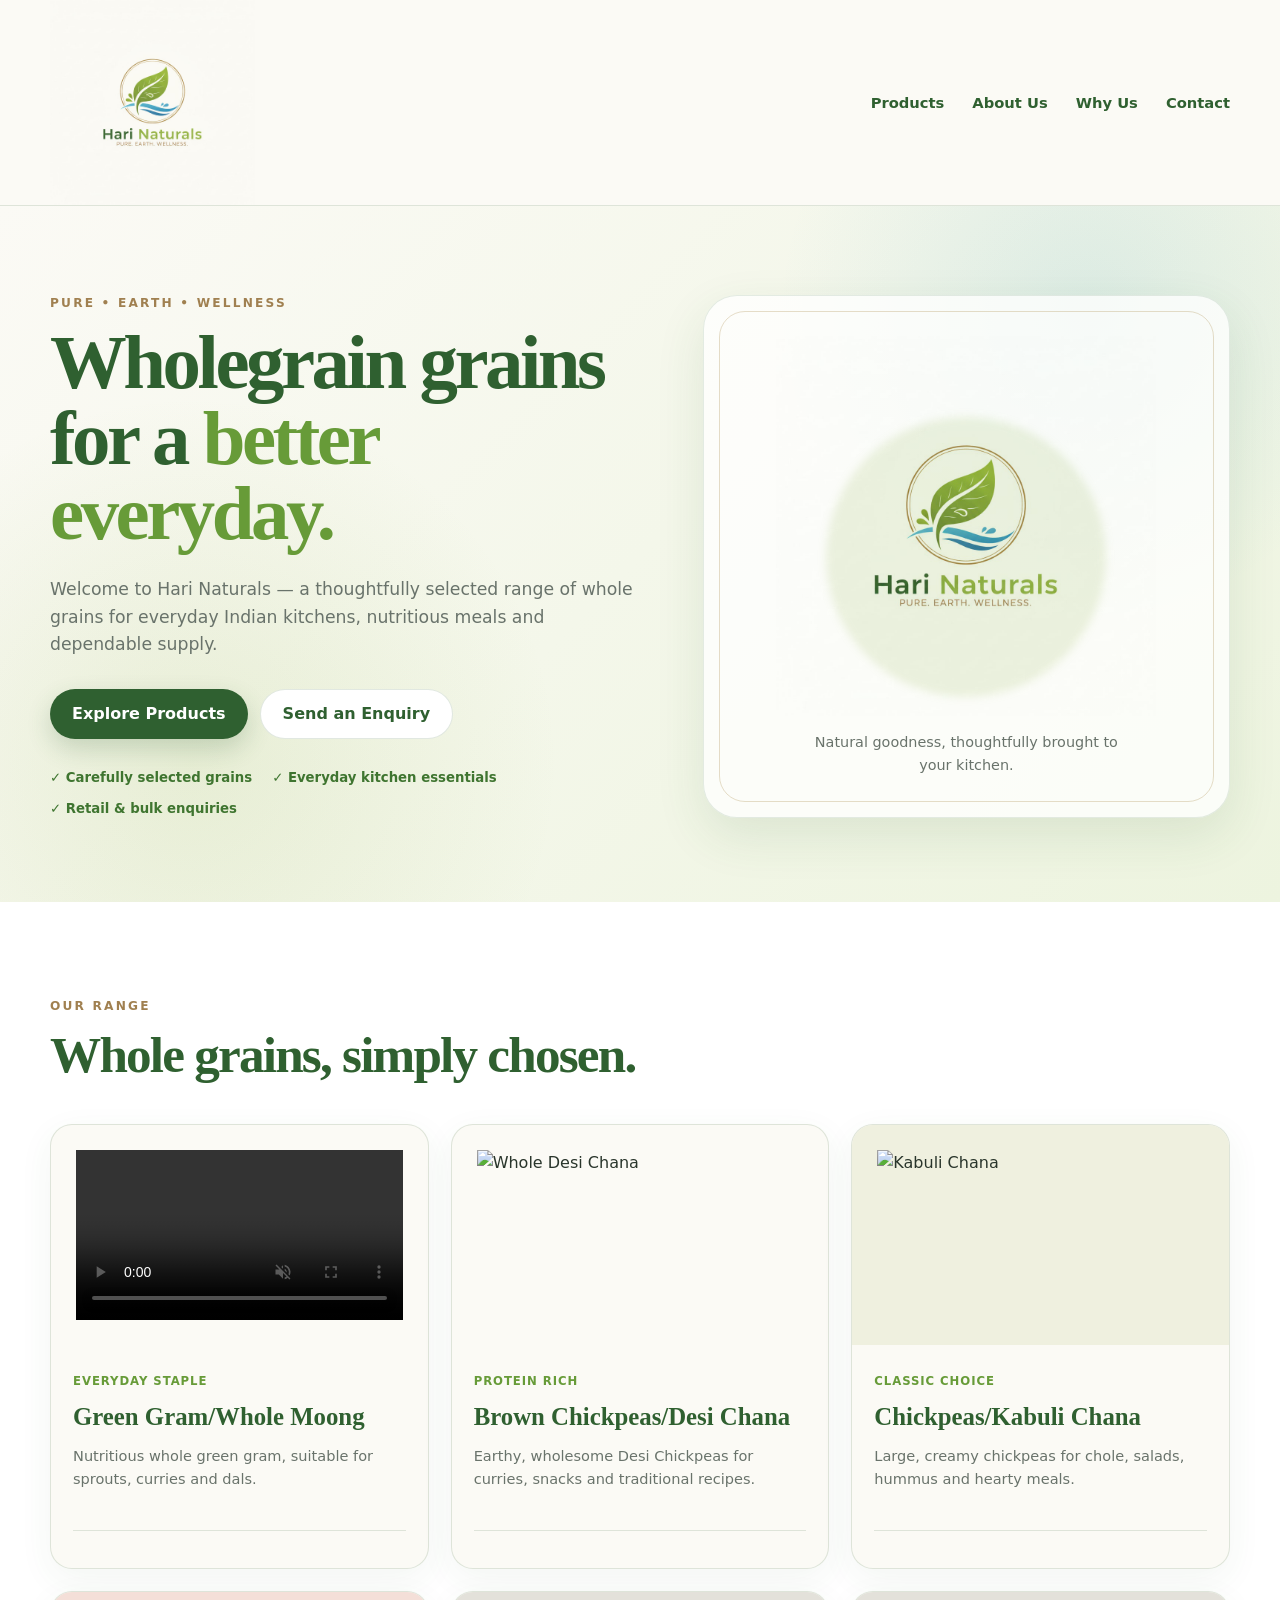
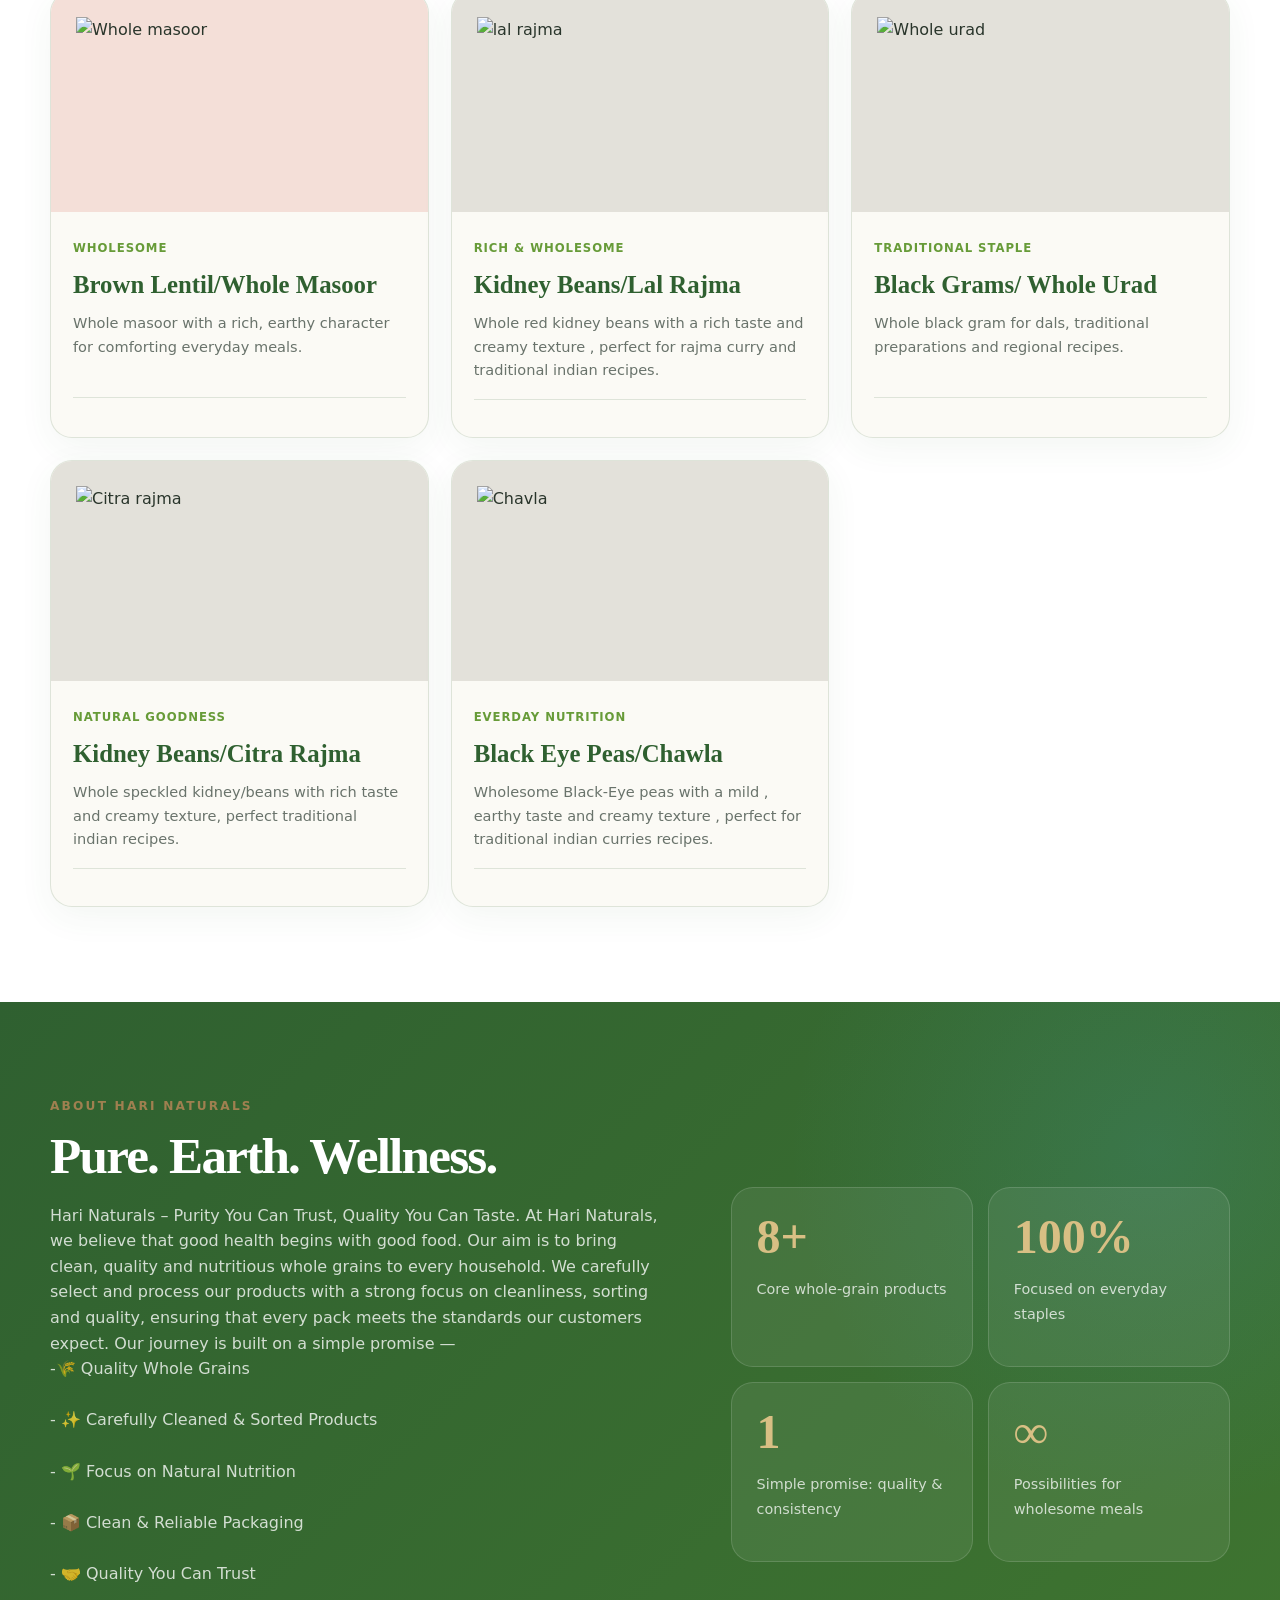
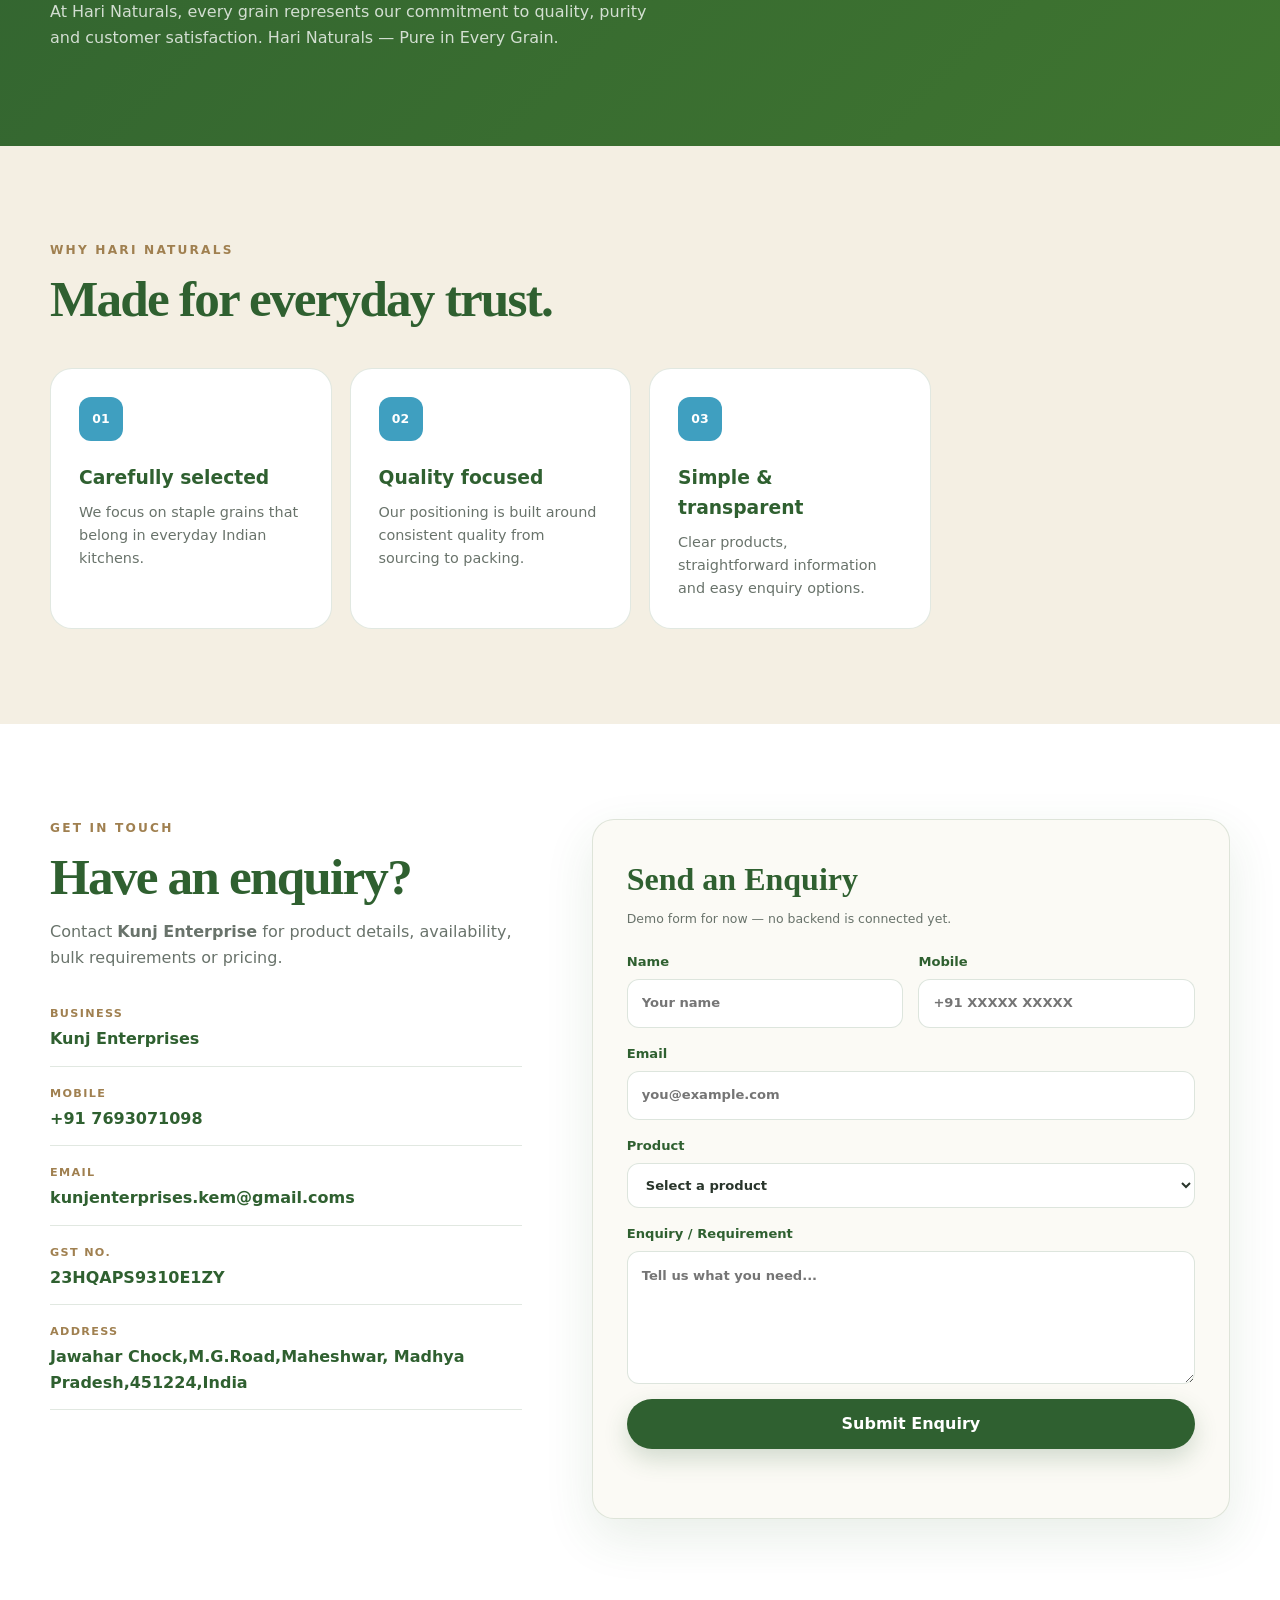
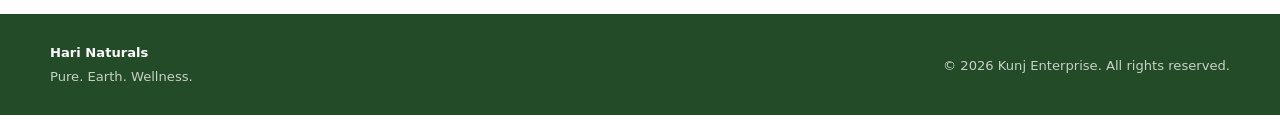
==== index.html @ 6edd1bc4 "Initial commit" ====
<!DOCTYPE html>
<html lang="en">

<head>
  <meta charset="UTF-8">
  <meta name="viewport" content="width=device-width, initial-scale=1.0">

  <title>Hari Naturals | Pure. Earth. Wellness.</title>
  <meta name="description"
    content="Hari Naturals - wholesome whole grains including whole moong, desi chana, kabuli chana, whole masoor and whole urad.">
  <meta name="keywords"
    content="Hari Naturals, whole grains, whole moong, desi chana, kabuli chana, whole masoor, whole urad">

  <link rel="stylesheet" href="style.css">
</head>

<body>

  <!-- ==================== HEADER ==================== -->
  <header class="site-header" id="top">
    <div class="container nav-wrap">
      <a class="brand" href="#top" aria-label="Hari Naturals home">
        <img src="assets/hari-naturals-logo.jpeg" alt="Hari Naturals logo">
      </a>

      <nav class="main-nav" aria-label="Main navigation">
        <a href="#products">Products</a>
        <a href="#about">About Us</a>
        <a href="#why-us">Why Us</a>
        <a href="#contact">Contact</a>
      </nav>
    </div>
  </header>

  <!-- ==================== HERO ==================== -->
  <main>
    <section class="hero">
      <div class="container hero-grid">
        <div class="hero-copy">
          <p class="eyebrow">PURE • EARTH • WELLNESS</p>
          <h1>Wholegrain grains for a <span>better everyday.</span></h1>
          <p class="hero-text">
            Welcome to Hari Naturals — a thoughtfully selected range of whole grains
            for everyday Indian kitchens, nutritious meals and dependable supply.
          </p>

          <div class="hero-actions">
            <a class="btn btn-primary" href="#products">Explore Products</a>
            <a class="btn btn-secondary" href="#contact">Send an Enquiry</a>
          </div>

          <div class="hero-points">
            <span>✓ Carefully selected grains</span>
            <span>✓ Everyday kitchen essentials</span>
            <span>✓ Retail & bulk enquiries</span>
          </div>
        </div>

        <div class="hero-logo-card">
          <div class="leaf-glow"></div>
          <img src="assets/hari-naturals-logo.jpeg" alt="Hari Naturals - Pure. Earth. Wellness.">
          <p>Natural goodness, thoughtfully brought to your kitchen.</p>
        </div>
      </div>
    </section>

    <!-- ==================== PRODUCTS ==================== -->
    <section class="section products-section" id="products">
      <div class="container">
        <div class="section-heading">
          <p class="eyebrow">OUR RANGE</p>
          <h2>Whole grains, simply chosen.</h2>
          <p></p>
        </div>

        <div class="product-grid">

          <article class="product-card">
            <div class="product-image product-Moong">
              <!-- <img src="assets/whole-Moong.jpeg" alt="green gram/Moong Beans"> -->
              <video width="400" autoplay muted loop controls playsinline>
                <source src="assets/sample.mp4" type="video/mp4">
              </video>
            </div>
            <div class="product-content">
              <span class="product-tag">Everyday staple</span>
              <h3>Green Gram/Whole Moong</h3>
              <p>Nutritious whole green gram, suitable for sprouts, curries and dals.</p>
              <div class="product-bottom">
                <strong><small></small></strong>
                <span></span>
              </div>
            </div>
          </article>

          <article class="product-card">
            <div class="product-image product-Desi-chana">
              <img src="assets/desi-chana.svg" alt="Whole Desi Chana">
            </div>
            <div class="product-content">
              <span class="product-tag">Protein rich</span>
              <h3>Brown Chickpeas/Desi Chana</h3>
              <p>Earthy, wholesome Desi Chickpeas for curries, snacks and traditional recipes.</p>
              <div class="product-bottom">
                <strong> <small></small></strong>
                <span></span>
              </div>
            </div>
          </article>

          <article class="product-card">
            <div class="product-image product-kabuli">
              <img src="assets/Kabuli-Chana.svg" alt="Kabuli Chana">
            </div>
            <div class="product-content">
              <span class="product-tag">Classic choice</span>
              <h3> Chickpeas/Kabuli Chana</h3>
              <p>Large, creamy chickpeas for chole, salads, hummus and hearty meals.</p>
              <div class="product-bottom">
                <strong> <small></small></strong>
                <span></span>
              </div>
            </div>
          </article>

          <article class="product-card">
            <div class="product-image product-masoor">
              <img src="assets/whole-masoor.svg" alt="Whole masoor">
            </div>
            <div class="product-content">
              <span class="product-tag">Wholesome</span>
              <h3>Brown Lentil/Whole Masoor</h3>
              <p>Whole masoor with a rich, earthy character for comforting everyday meals.</p>
              <div class="product-bottom">
                <strong><small></small></strong>
                <span></span>
              </div>
            </div>
          </article>

          <article class="product-card">
            <div class="product-image product-urad">
              <img src="assets/whole-urad.svg" alt="lal rajma">
            </div>
            <div class="product-content">
              <span class="product-tag">rich & wholesome </span>
              <h3>Kidney Beans/Lal Rajma</h3>
              <p>Whole red kidney beans with a rich taste and creamy texture , perfect for rajma curry and traditional
                indian recipes.</p>
              <div class="product-bottom">
                <strong> <small></small></strong>
                <span></span>
              </div>
            </div>
          </article>

          <article class="product-card">
            <div class="product-image product-urad">
              <img src="assets/whole-urad.svg" alt="Whole urad">
            </div>
            <div class="product-content">
              <span class="product-tag">Traditional staple</span>
              <h3> Black Grams/ Whole Urad</h3>
              <p>Whole black gram for dals, traditional preparations and regional recipes.</p>
              <div class="product-bottom">
                <strong><small></small></strong>
                <span></span>
              </div>
            </div>
          </article>
          <article class="product-card">
            <div class="product-image product-urad">
              <img src="assets/Citra-rajma.svg" alt="Citra rajma">
            </div>
            <div class="product-content">
              <span class="product-tag">Natural goodness</span>
              <h3> Kidney Beans/Citra Rajma</h3>
              <p>Whole speckled kidney/beans with rich taste and creamy texture, perfect traditional indian recipes.</p>
              <div class="product-bottom">
                <strong> <small></small></strong>
                <span></span>
              </div>
            </div>
          </article>

          <article class="product-card">
            <div class="product-image product-urad">
              <img src="assets/whole-urad.svg" alt="Chavla">
            </div>
            <div class="product-content">
              <span class="product-tag">everday nutrition</span>
              <h3>Black Eye Peas/Chawla</h3>
              <p>Wholesome Black-Eye peas with a mild , earthy taste and creamy texture , perfect for traditional indian
                curries recipes.</p>
              <div class="product-bottom">
                <strong> <small></small></strong>
                <span></span>
              </div>
            </div>
          </article>

        </div>
      </div>
    </section>

    <!-- ==================== ABOUT ==================== -->
    <section class="section about-section" id="about">
      <div class="container about-grid">
        <div class="about-card">
          <p class="eyebrow">ABOUT HARI NATURALS</p>
          <h2>Pure. Earth. Wellness.</h2>
          <p>

            Hari Naturals – Purity You Can Trust, Quality You Can Taste.

            At Hari Naturals, we believe that good health begins with good food. Our aim is to bring clean, quality and
            nutritious whole grains to every household.

            We carefully select and process our products with a strong focus on cleanliness, sorting and quality,
            ensuring that every pack meets the standards our customers expect.

            Our journey is built on a simple promise — <to provide everyday food products that combine quality, purity
              and value. We are committed to continuously improving our products and creating a brand that families can
              trust. Our Commitment </p>



              <BR>-🌾 Quality Whole Grains </br>
              <br>- ✨ Carefully Cleaned & Sorted Products </br>
              <br>- 🌱 Focus on Natural Nutrition </br>
              <br>- 📦 Clean & Reliable Packaging </br>
              <br>- 🤝 Quality You Can Trust
              </br>

              <p>

                At Hari Naturals, every grain represents our commitment to quality, purity and customer satisfaction.

                Hari Naturals — Pure in Every Grain.




              </p>
        </div>

        <div class="about-stats">
          <div class="stat-card">
            <strong>8+</strong>
            <span>Core whole-grain products</span>
          </div>
          <div class="stat-card">
            <strong>100%</strong>
            <span>Focused on everyday staples</span>
          </div>
          <div class="stat-card">
            <strong>1</strong>
            <span>Simple promise: quality & consistency</span>
          </div>
          <div class="stat-card">
            <strong>∞</strong>
            <span>Possibilities for wholesome meals</span>
          </div>



        </div>
      </div>
    </section>

    <!-- ==================== WHY US ==================== -->
    <section class="section why-section" id="why-us">
      <div class="container">
        <div class="section-heading">
          <p class="eyebrow">WHY HARI NATURALS</p>
          <h2>Made for everyday trust.</h2>
        </div>

        <div class="benefit-grid">
          <div class="benefit-card">
            <div class="icon">01</div>
            <h3>Carefully selected</h3>
            <p>We focus on staple grains that belong in everyday Indian kitchens.</p>
          </div>
          <div class="benefit-card">
            <div class="icon">02</div>
            <h3>Quality focused</h3>
            <p>Our positioning is built around consistent quality from sourcing to packing.</p>
          </div>
          <div class="benefit-card">
            <div class="icon">03</div>
            <h3>Simple & transparent</h3>
            <p>Clear products, straightforward information and easy enquiry options.</p>
          </div>

        </div>
      </div>
    </section>

    <!-- ==================== CONTACT + ENQUIRY ==================== -->
    <section class="section contact-section" id="contact">
      <div class="container contact-grid">
        <div class="contact-copy">
          <p class="eyebrow">GET IN TOUCH</p>
          <h2>Have an enquiry?</h2>
          <p>
            Contact <strong>Kunj Enterprise</strong> for product details, availability,
            bulk requirements or pricing.
          </p>

          <div class="contact-details">
            <!-- Replace these dummy values with your actual business details. -->
            <div>
              <span>Business</span>
              <strong>Kunj Enterprises</strong>
            </div>
            <div>
              <span>Mobile</span>
              <strong>+91 7693071098</strong>
            </div>
            <div>
              <span>Email</span>
              <strong>kunjenterprises.kem@gmail.coms</strong>
            </div>
            <div>
              <span>GST No.</span>
              <strong>23HQAPS9310E1ZY</strong>
            </div>
            <div>
              <span>Address</span>
              <strong>Jawahar Chock,M.G.Road,Maheshwar, Madhya Pradesh,451224,India</strong>
            </div>
          </div>
        </div>

        <div class="enquiry-card">
          <h3>Send an Enquiry</h3>
          <p class="form-note">Demo form for now — no backend is connected yet.</p>

          <form id="enquiryForm">
            <div class="form-row">
              <label>
                Name
                <input type="text" name="name" placeholder="Your name" required>
              </label>
              <label>
                Mobile
                <input type="tel" name="mobile" placeholder="+91 XXXXX XXXXX" required>
              </label>
            </div>

            <label>
              Email
              <input type="email" name="email" placeholder="you@example.com">
            </label>

            <label>
              Product
              <select name="product">
                <option value="">Select a product</option>
                <option>Whole Moong</option>
                <option> Desi Chana</option>
                <option>Kabuli Chana</option>
                <option>Whole Masoor</option>
                <option>Whole Urad</option>
                <option>General Enquiry</option>
              </select>
            </label>

            <label>
              Enquiry / Requirement
              <textarea name="message" rows="5" placeholder="Tell us what you need..."></textarea>
            </label>

            <button class="btn btn-primary btn-full" type="submit">Submit Enquiry</button>
            <p class="form-status" id="formStatus" aria-live="polite"></p>
          </form>
        </div>
      </div>
    </section>
  </main>

  <!-- ==================== FOOTER ==================== -->
  <footer class="site-footer">
    <div class="container footer-wrap">
      <div>
        <strong>Hari Naturals</strong>
        <p>Pure. Earth. Wellness.</p>
      </div>
      <p>© <span id="year"></span> Kunj Enterprise. All rights reserved.</p>
    </div>
  </footer>

  <script src="script.js"></script>
</body>

</html>
---- style.css ----
/* =========================================================
   HARI NATURALS - MAIN STYLESHEET
   Brand palette sampled/approximated from the supplied logo:
   - Deep green
   - Leaf green
   - Natural blue
   - Warm gold
   ========================================================= */

:root {
  --green-900: #2f6030;
  --green-800: #3f7530;
  --green-700: #679b38;
  --green-500: #8fb044;
  --green-100: #edf4df;

  --blue-700: #3f9fc0;
  --blue-500: #55b5d0;
  --blue-100: #e6f5f8;

  --gold-600: #a08050;
  --gold-500: #b2955c;
  --gold-300: #d6bd86;

  --cream: #fbfaf5;
  --sand: #f4efe3;
  --brown: #6d5739;

  --text: #29352b;
  --muted: #69736b;
  --white: #ffffff;
  --border: rgba(47, 96, 48, 0.14);

  --shadow: 0 18px 50px rgba(47, 96, 48, 0.11);
  --radius: 22px;
  --container: 1180px;
}

* {
  box-sizing: border-box;
  margin: 0;
  padding: 0;
}

html {
  scroll-behavior: smooth;
}

body {
  font-family: Inter, ui-sans-serif, system-ui, -apple-system, BlinkMacSystemFont,
    "Segoe UI", sans-serif;
  color: var(--text);
  background: var(--cream);
  line-height: 1.6;
}

img {
  display: block;
  max-width: 100%;
}

a {
  color: inherit;
  text-decoration: none;
}

button,
input,
textarea,
select {
  font: inherit;
}

.container {
  width: min(var(--container), calc(100% - 40px));
  margin-inline: auto;
}

/* ==================== HEADER ==================== */

.site-header {
  position: sticky;
  top: 0;
  z-index: 100;
  background: rgba(251, 250, 245, 0.94);
  border-bottom: 1px solid var(--border);
  backdrop-filter: blur(14px);
}

.nav-wrap {
  min-height: 88px;
  display: flex;
  align-items: center;
  justify-content: space-between;
  gap: 30px;
}

.brand img {
  width: 205px;
  height: auto;
  mix-blend-mode: multiply;
}

.main-nav {
  display: flex;
  align-items: center;
  gap: 28px;
  font-size: 0.92rem;
  font-weight: 700;
}

.main-nav a {
  color: var(--green-900);
  transition: color 0.2s ease;
}

.main-nav a:hover {
  color: var(--blue-700);
}

/* ==================== HERO ==================== */

.hero {
  position: relative;
  overflow: hidden;
  background:
    radial-gradient(circle at 85% 15%, rgba(63, 159, 192, 0.13), transparent 25%),
    radial-gradient(circle at 15% 80%, rgba(143, 176, 68, 0.14), transparent 30%),
    linear-gradient(135deg, var(--cream), var(--green-100));
  padding: 88px 0 82px;
}

.hero-grid {
  display: grid;
  grid-template-columns: 1.05fr 0.95fr;
  align-items: center;
  gap: 70px;
}

.eyebrow {
  color: var(--gold-600);
  font-size: 0.76rem;
  letter-spacing: 0.18em;
  font-weight: 850;
  margin-bottom: 12px;
}

.hero h1 {
  max-width: 720px;
  color: var(--green-900);
  font-family: Georgia, "Times New Roman", serif;
  font-size: clamp(3rem, 6vw, 5.6rem);
  line-height: 0.98;
  letter-spacing: -0.045em;
}

.hero h1 span {
  color: var(--green-700);
}

.hero-text {
  max-width: 650px;
  color: var(--muted);
  margin: 25px 0 30px;
  font-size: 1.08rem;
}

.hero-actions {
  display: flex;
  flex-wrap: wrap;
  gap: 12px;
}

.btn {
  display: inline-flex;
  justify-content: center;
  align-items: center;
  min-height: 50px;
  padding: 0 22px;
  border: 0;
  border-radius: 999px;
  font-weight: 800;
  cursor: pointer;
  transition: transform 0.2s ease, box-shadow 0.2s ease;
}

.btn:hover {
  transform: translateY(-2px);
}

.btn-primary {
  color: var(--white);
  background: var(--green-900);
  box-shadow: 0 10px 25px rgba(47, 96, 48, 0.20);
}

.btn-secondary {
  color: var(--green-900);
  background: var(--white);
  border: 1px solid var(--border);
}

.btn-full {
  width: 100%;
}

.hero-points {
  display: flex;
  flex-wrap: wrap;
  gap: 10px 20px;
  margin-top: 28px;
  color: var(--green-800);
  font-size: 0.83rem;
  font-weight: 700;
}

.hero-logo-card {
  position: relative;
  min-height: 430px;
  display: grid;
  place-items: center;
  align-content: center;
  padding: 40px;
  overflow: hidden;
  background: rgba(255,255,255,0.76);
  border: 1px solid rgba(47,96,48,0.12);
  border-radius: 34px;
  box-shadow: var(--shadow);
}

.hero-logo-card::before {
  content: "";
  position: absolute;
  inset: 15px;
  border: 1px solid rgba(178,149,92,0.32);
  border-radius: 26px;
}

.hero-logo-card img {
  position: relative;
  width: min(380px, 90%);
  mix-blend-mode: multiply;
}

.hero-logo-card p {
  position: relative;
  max-width: 330px;
  margin-top: 15px;
  color: var(--muted);
  text-align: center;
  font-size: 0.9rem;
}

.leaf-glow {
  position: absolute;
  width: 280px;
  height: 280px;
  border-radius: 50%;
  background: rgba(143,176,68,0.15);
  filter: blur(4px);
}

/* ==================== SECTIONS ==================== */

.section {
  padding: 95px 0;
}

.section-heading {
  max-width: 700px;
  margin-bottom: 42px;
}

.section-heading h2,
.about-card h2,
.contact-copy h2 {
  color: var(--green-900);
  font-family: Georgia, "Times New Roman", serif;
  font-size: clamp(2.2rem, 4vw, 3.5rem);
  line-height: 1.05;
  letter-spacing: -0.035em;
}

.section-heading > p:last-child {
  margin-top: 12px;
  color: var(--muted);
}

/* ==================== PRODUCTS ==================== */

.products-section {
  background: var(--white);
}

.product-grid {
  display: grid;
  grid-template-columns: repeat(3, 1fr);
  gap: 22px;
}

.product-card {
  overflow: hidden;
  background: var(--cream);
  border: 1px solid var(--border);
  border-radius: var(--radius);
  box-shadow: 0 10px 35px rgba(47, 96, 48, 0.06);
  transition: transform 0.25s ease, box-shadow 0.25s ease;
}

.product-card:hover {
  transform: translateY(-5px);
  box-shadow: var(--shadow);
}

.product-image {
  height: 220px;
  padding: 25px;
  display: grid;
  place-items: center;
  overflow: hidden;
}

.product-image img {
  width: 100%;
  height: 100%;
  object-fit: contain;
}

.product-image video {
  width: 100%;
  height: 100%;
  object-fit: contain;
  display: block;
}

.product-moong { background: #edf4df; }
.product-desi-chana { background: #f4e8cd; }
.product-kabuli { background: #eff0df; }
.product-masoor { background: #f4dfd8; }
.product-urad { background: #e3e1da; }

.product-content {
  padding: 22px;
}

.product-tag {
  color: var(--green-700);
  font-size: 0.73rem;
  font-weight: 800;
  text-transform: uppercase;
  letter-spacing: 0.08em;
}

.product-content h3 {
  color: var(--green-900);
  font-family: Georgia, "Times New Roman", serif;
  font-size: 1.55rem;
  margin: 5px 0 7px;
}

.product-content p {
  color: var(--muted);
  font-size: 0.91rem;
  min-height: 68px;
}

.product-bottom {
  display: flex;
  justify-content: space-between;
  align-items: end;
  margin-top: 18px;
  padding-top: 15px;
  border-top: 1px solid var(--border);
}

.product-bottom strong {
  color: var(--green-900);
  font-size: 1.4rem;
}

.product-bottom small {
  font-size: 0.7rem;
  font-weight: 600;
}

.product-bottom span {
  color: var(--muted);
  font-size: 0.7rem;
}

/* ==================== ABOUT ==================== */

.about-section {
  color: var(--white);
  background:
    radial-gradient(circle at 90% 20%, rgba(63,159,192,0.18), transparent 28%),
    linear-gradient(135deg, #2f6030, #3f7530);
}

.about-card h2 {
  color: var(--white);
  margin-bottom: 20px;
}

.about-card > p:not(.eyebrow) {
  color: rgba(255,255,255,0.78);
  margin-top: 13px;
}

.dummy-note {
  padding: 15px 18px;
  border-left: 3px solid var(--gold-300);
  background: rgba(255,255,255,0.07);
  font-size: 0.88rem;
}

.about-grid {
  display: grid;
  grid-template-columns: 1.1fr 0.9fr;
  gap: 70px;
  align-items: center;
}

.about-stats {
  display: grid;
  grid-template-columns: repeat(2, 1fr);
  gap: 15px;
}

.stat-card {
  min-height: 180px;
  padding: 25px;
  border: 1px solid rgba(255,255,255,0.14);
  border-radius: var(--radius);
  background: rgba(255,255,255,0.07);
}

.stat-card strong {
  display: block;
  color: #d8bf84;
  font-family: Georgia, "Times New Roman", serif;
  font-size: 3rem;
  line-height: 1;
  margin-bottom: 15px;
}

.stat-card span {
  color: rgba(255,255,255,0.75);
  font-size: 0.9rem;
}

/* ==================== WHY US ==================== */

.why-section {
  background: var(--sand);
}

.benefit-grid {
  display: grid;
  grid-template-columns: repeat(4, 1fr);
  gap: 18px;
}

.benefit-card {
  padding: 28px;
  background: var(--white);
  border-radius: var(--radius);
  border: 1px solid var(--border);
}

.icon {
  width: 44px;
  height: 44px;
  display: grid;
  place-items: center;
  margin-bottom: 22px;
  color: var(--white);
  background: var(--blue-700);
  border-radius: 12px;
  font-size: 0.78rem;
  font-weight: 800;
}

.benefit-card h3 {
  color: var(--green-900);
  margin-bottom: 8px;
}

.benefit-card p {
  color: var(--muted);
  font-size: 0.9rem;
}

/* ==================== CONTACT / FORM ==================== */

.contact-section {
  background: var(--white);
}

.contact-grid {
  display: grid;
  grid-template-columns: 0.85fr 1.15fr;
  gap: 70px;
  align-items: start;
}

.contact-copy h2 {
  margin-bottom: 15px;
}

.contact-copy > p:not(.eyebrow) {
  color: var(--muted);
  max-width: 520px;
}

.contact-details {
  margin-top: 35px;
  display: grid;
  gap: 18px;
}

.contact-details div {
  padding-bottom: 14px;
  border-bottom: 1px solid var(--border);
}

.contact-details span {
  display: block;
  color: var(--gold-600);
  font-size: 0.7rem;
  font-weight: 800;
  text-transform: uppercase;
  letter-spacing: 0.12em;
}

.contact-details strong {
  display: block;
  margin-top: 3px;
  color: var(--green-900);
}

.enquiry-card {
  padding: 34px;
  background: var(--cream);
  border: 1px solid var(--border);
  border-radius: var(--radius);
  box-shadow: var(--shadow);
}

.enquiry-card h3 {
  color: var(--green-900);
  font-family: Georgia, "Times New Roman", serif;
  font-size: 2rem;
}

.form-note {
  color: var(--muted);
  font-size: 0.78rem;
  margin: 4px 0 22px;
}

form {
  display: grid;
  gap: 15px;
}

.form-row {
  display: grid;
  grid-template-columns: 1fr 1fr;
  gap: 15px;
}

label {
  display: grid;
  gap: 7px;
  color: var(--green-900);
  font-size: 0.82rem;
  font-weight: 750;
}

input,
textarea,
select {
  width: 100%;
  border: 1px solid rgba(47, 96, 48, 0.16);
  border-radius: 12px;
  padding: 13px 14px;
  color: var(--text);
  background: var(--white);
  outline: none;
}

textarea {
  resize: vertical;
}

input:focus,
textarea:focus,
select:focus {
  border-color: var(--green-700);
  box-shadow: 0 0 0 3px rgba(103,155,56,0.11);
}

.form-status {
  min-height: 20px;
  color: var(--green-700);
  font-size: 0.8rem;
  font-weight: 700;
}

/* ==================== FOOTER ==================== */

.site-footer {
  padding: 28px 0;
  color: rgba(255,255,255,0.74);
  background: #244b27;
}

.footer-wrap {
  display: flex;
  align-items: center;
  justify-content: space-between;
  gap: 20px;
  font-size: 0.82rem;
}

.footer-wrap strong {
  color: var(--white);
}

.footer-wrap p {
  margin-top: 3px;
}

/* ==================== RESPONSIVE ==================== */

@media (max-width: 980px) {
  .hero-grid,
  .about-grid,
  .contact-grid {
    grid-template-columns: 1fr;
  }

  .hero-logo-card {
    min-height: 350px;
  }

  .product-grid {
    grid-template-columns: repeat(2, 1fr);
  }

  .benefit-grid {
    grid-template-columns: repeat(2, 1fr);
  }
}

@media (max-width: 700px) {
  .container {
    width: min(var(--container), calc(100% - 28px));
  }

  .nav-wrap {
    min-height: 70px;
  }

  .brand img {
    width: 160px;
  }

  .main-nav {
    display: none;
  }

  .hero {
    padding: 65px 0;
  }

  .hero h1 {
    font-size: clamp(2.7rem, 13vw, 4.3rem);
  }

  .section {
    padding: 70px 0;
  }

  .product-grid,
  .benefit-grid,
  .about-stats,
  .form-row {
    grid-template-columns: 1fr;
  }

  .product-content p {
    min-height: auto;
  }

  .enquiry-card {
    padding: 24px;
  }

  .footer-wrap {
    align-items: flex-start;
    flex-direction: column;
  }
}
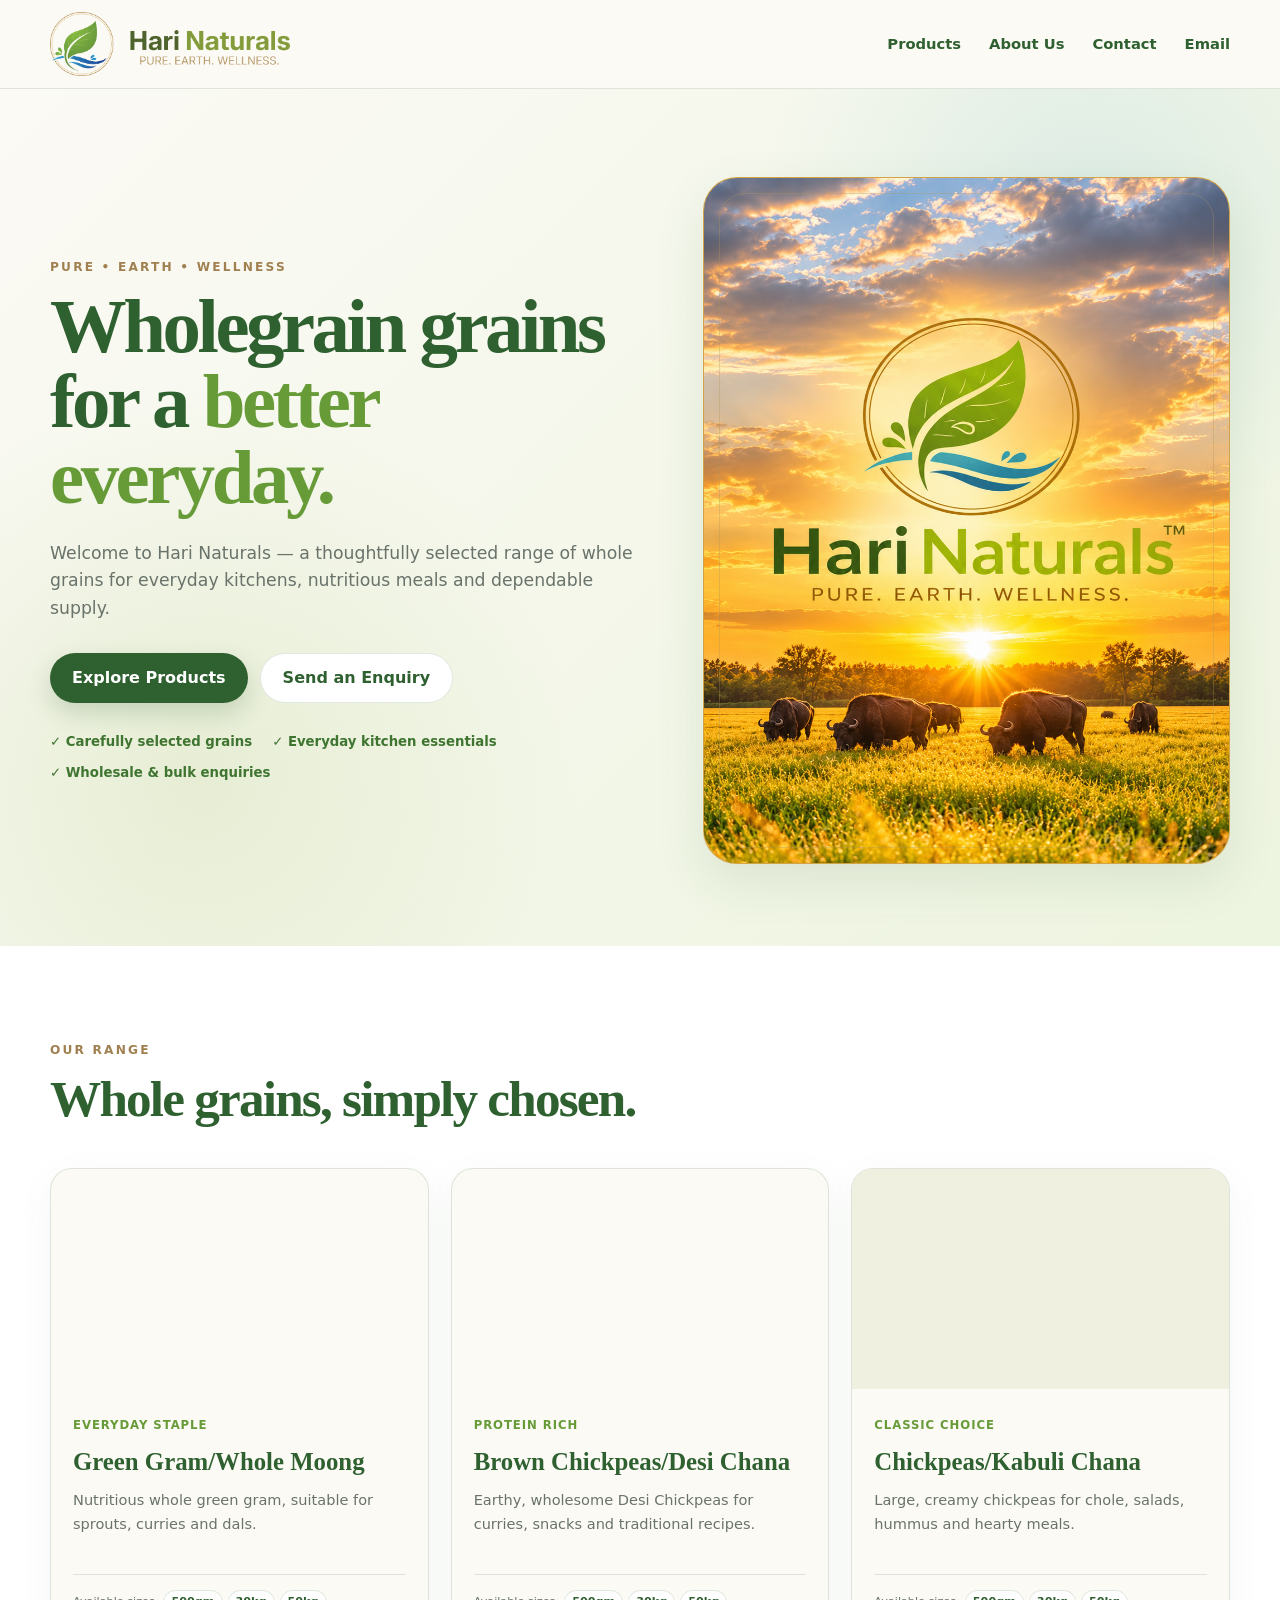
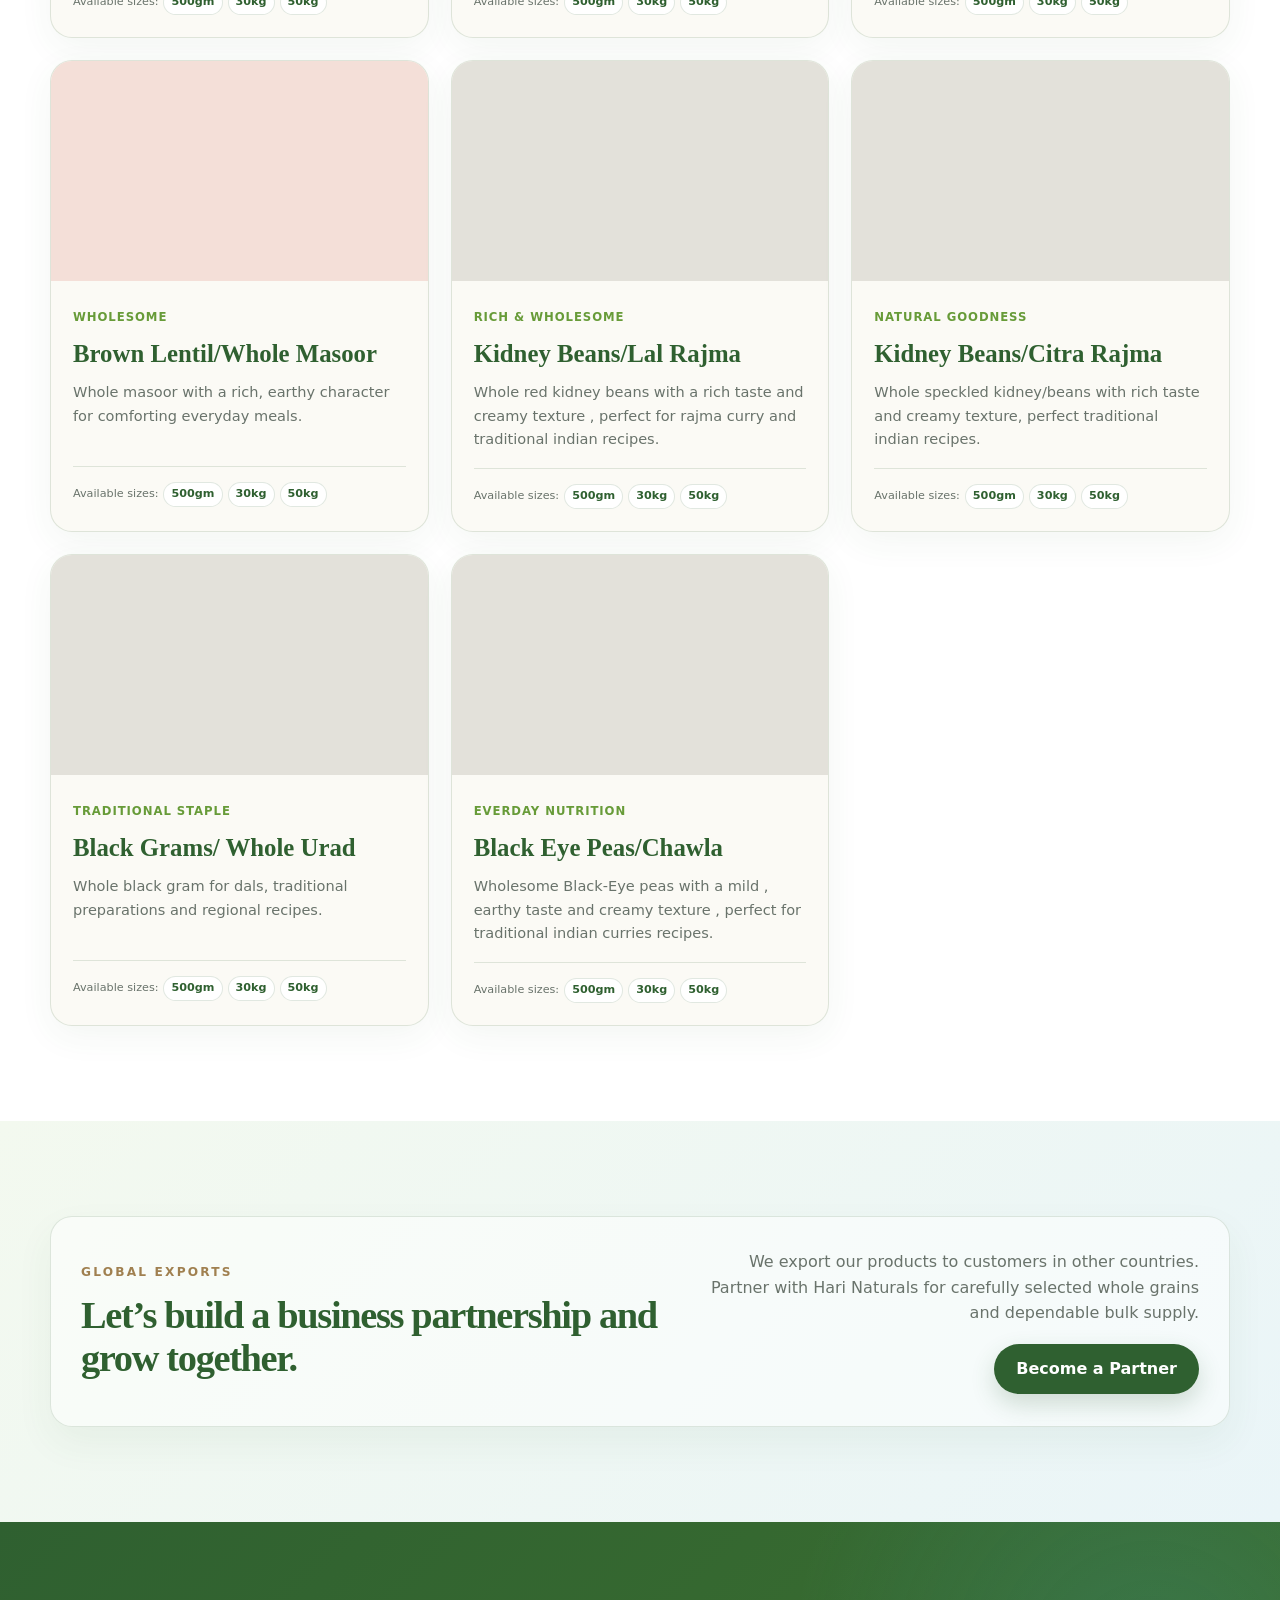
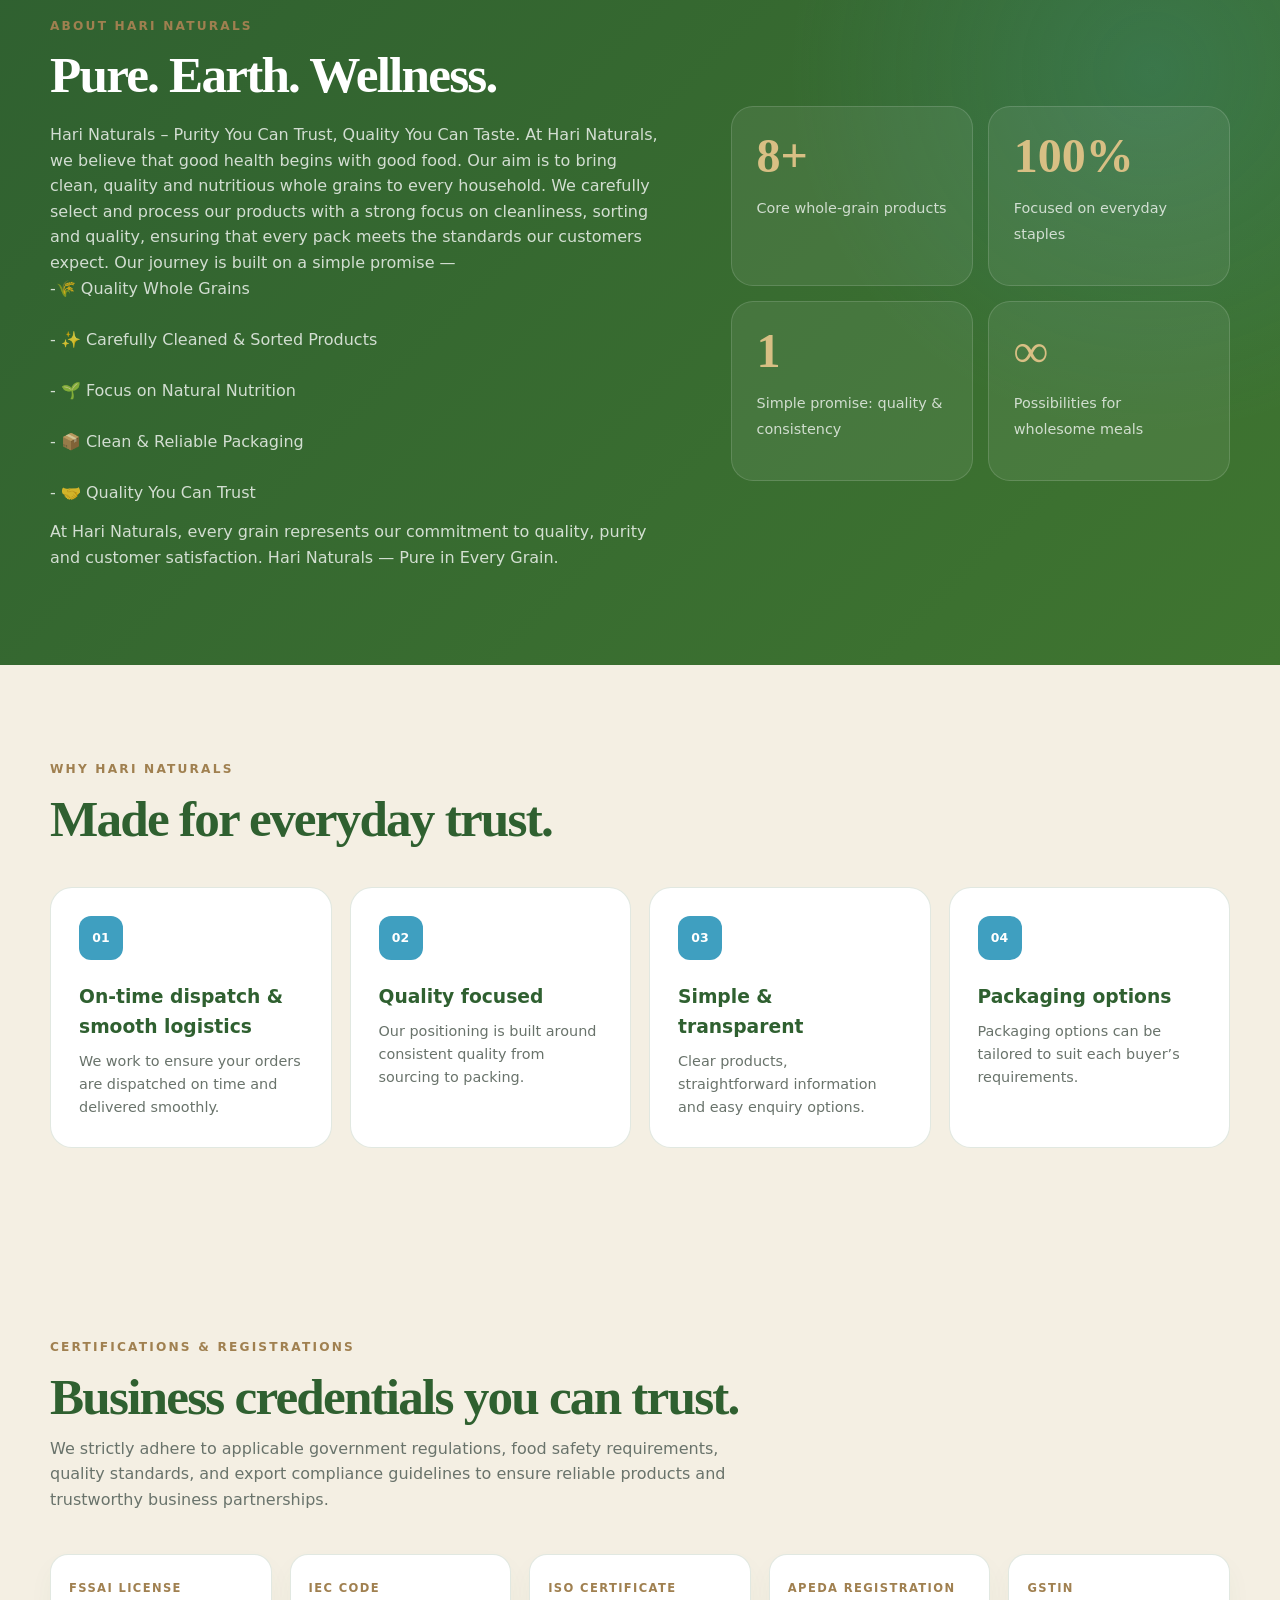
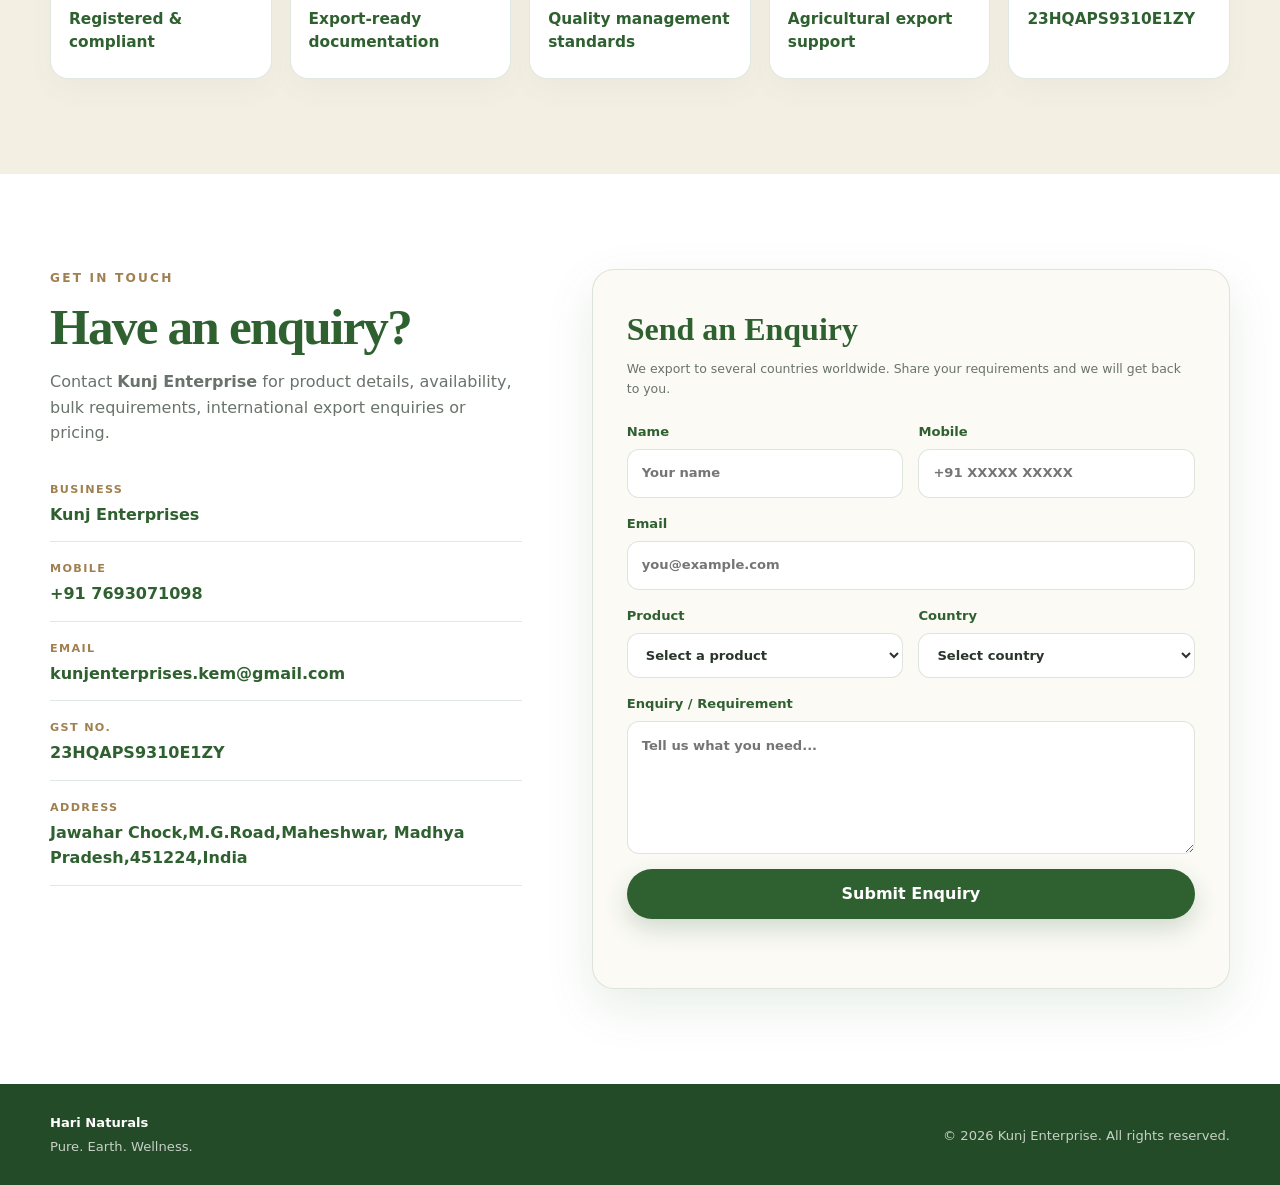
==== commit 59849242: "project changes" ====
--- a/index.html
+++ b/index.html
@@ -20,14 +20,14 @@
   <header class="site-header" id="top">
     <div class="container nav-wrap">
       <a class="brand" href="#top" aria-label="Hari Naturals home">
-        <img src="assets/hari-naturals-logo.jpeg" alt="Hari Naturals logo">
+        <img src="assets/logo-line.jpeg" alt="Hari Naturals logo">
       </a>
 
       <nav class="main-nav" aria-label="Main navigation">
         <a href="#products">Products</a>
         <a href="#about">About Us</a>
-        <a href="#why-us">Why Us</a>
         <a href="#contact">Contact</a>
+        <a href="mailto:kunjenterprises.kem@gmail.com">Email</a>
       </nav>
     </div>
   </header>
@@ -41,7 +41,7 @@
           <h1>Wholegrain grains for a <span>better everyday.</span></h1>
           <p class="hero-text">
             Welcome to Hari Naturals — a thoughtfully selected range of whole grains
-            for everyday Indian kitchens, nutritious meals and dependable supply.
+            for everyday  kitchens, nutritious meals and dependable supply.
           </p>
 
           <div class="hero-actions">
@@ -52,14 +52,14 @@
           <div class="hero-points">
             <span>✓ Carefully selected grains</span>
             <span>✓ Everyday kitchen essentials</span>
-            <span>✓ Retail & bulk enquiries</span>
+            <span>✓ Wholesale & bulk enquiries</span>
           </div>
         </div>
 
         <div class="hero-logo-card">
           <div class="leaf-glow"></div>
-          <img src="assets/hari-naturals-logo.jpeg" alt="Hari Naturals - Pure. Earth. Wellness.">
-          <p>Natural goodness, thoughtfully brought to your kitchen.</p>
+        <img src="assets/HariNaturals Golden Field Sunrise.png" alt="Hari Naturals - Pure. Earth. Wellness.">
+          
         </div>
       </div>
     </section>
@@ -77,9 +77,8 @@
 
           <article class="product-card">
             <div class="product-image product-Moong">
-              <!-- <img src="assets/whole-Moong.jpeg" alt="green gram/Moong Beans"> -->
-              <video width="400" autoplay muted loop controls playsinline>
-                <source src="assets/sample.mp4" type="video/mp4">
+              <video muted loop playsinline aria-label="Green Gram/Whole Moong product video">
+                <source src="assets/moong sample video.mp4" type="video/mp4">
               </video>
             </div>
             <div class="product-content">
@@ -87,60 +86,68 @@
               <h3>Green Gram/Whole Moong</h3>
               <p>Nutritious whole green gram, suitable for sprouts, curries and dals.</p>
               <div class="product-bottom">
-                <strong><small></small></strong>
-                <span></span>
+                <span class="available-sizes">Available sizes: <strong>500gm</strong> <strong>30kg</strong>
+                  <strong>50kg</strong></span>
               </div>
             </div>
           </article>
 
           <article class="product-card">
             <div class="product-image product-Desi-chana">
-              <img src="assets/desi-chana.svg" alt="Whole Desi Chana">
+              <video muted loop playsinline aria-label="Brown Chickpeas/Desi Chana product video">
+                <source src="assets/desi chana.mp4" type="video/mp4">
+              </video>
             </div>
             <div class="product-content">
               <span class="product-tag">Protein rich</span>
               <h3>Brown Chickpeas/Desi Chana</h3>
               <p>Earthy, wholesome Desi Chickpeas for curries, snacks and traditional recipes.</p>
               <div class="product-bottom">
-                <strong> <small></small></strong>
-                <span></span>
+                <span class="available-sizes">Available sizes: <strong>500gm</strong> <strong>30kg</strong>
+                  <strong>50kg</strong></span>
               </div>
             </div>
           </article>
 
           <article class="product-card">
             <div class="product-image product-kabuli">
-              <img src="assets/Kabuli-Chana.svg" alt="Kabuli Chana">
+              <video muted loop playsinline aria-label="Chickpeas/Kabuli Chana product video">
+                <source src="assets/kabuli chana.mp4" type="video/mp4">
+              </video>
             </div>
             <div class="product-content">
               <span class="product-tag">Classic choice</span>
               <h3> Chickpeas/Kabuli Chana</h3>
               <p>Large, creamy chickpeas for chole, salads, hummus and hearty meals.</p>
               <div class="product-bottom">
-                <strong> <small></small></strong>
-                <span></span>
+                <span class="available-sizes">Available sizes: <strong>500gm</strong> <strong>30kg</strong>
+                  <strong>50kg</strong></span>
               </div>
             </div>
           </article>
 
           <article class="product-card">
             <div class="product-image product-masoor">
-              <img src="assets/whole-masoor.svg" alt="Whole masoor">
+              <video muted loop playsinline aria-label="Brown Lentil/Whole Masoor product video">
+                <source src="assets/masoor.mp4" type="video/mp4">
+              </video>
             </div>
             <div class="product-content">
               <span class="product-tag">Wholesome</span>
               <h3>Brown Lentil/Whole Masoor</h3>
               <p>Whole masoor with a rich, earthy character for comforting everyday meals.</p>
               <div class="product-bottom">
-                <strong><small></small></strong>
-                <span></span>
+                <span class="available-sizes">Available sizes: <strong>500gm</strong> <strong>30kg</strong>
+                  <strong>50kg</strong></span>
               </div>
             </div>
           </article>
 
           <article class="product-card">
             <div class="product-image product-urad">
-              <img src="assets/whole-urad.svg" alt="lal rajma">
+              <video muted loop playsinline aria-label="Kidney Beans/Lal Rajma product video">
+                <source src="assets/Red Kidney Beans.mp4" type="video/mp4">
+              </video>
             </div>
             <div class="product-content">
               <span class="product-tag">rich & wholesome </span>
@@ -148,57 +155,78 @@
               <p>Whole red kidney beans with a rich taste and creamy texture , perfect for rajma curry and traditional
                 indian recipes.</p>
               <div class="product-bottom">
-                <strong> <small></small></strong>
-                <span></span>
+                <span class="available-sizes">Available sizes: <strong>500gm</strong> <strong>30kg</strong>
+                  <strong>50kg</strong></span>
               </div>
             </div>
           </article>
 
           <article class="product-card">
             <div class="product-image product-urad">
-              <img src="assets/whole-urad.svg" alt="Whole urad">
+              <video muted loop playsinline aria-label="Kidney Beans/Citra Rajma product video">
+                <source src="assets/chitra rajma.mp4" type="video/mp4">
+              </video>
+            </div>
+            <div class="product-content">
+              <span class="product-tag">Natural goodness</span>
+              <h3> Kidney Beans/Citra Rajma</h3>
+              <p>Whole speckled kidney/beans with rich taste and creamy texture, perfect traditional indian recipes.</p>
+              <div class="product-bottom">
+                <span class="available-sizes">Available sizes: <strong>500gm</strong> <strong>30kg</strong>
+                  <strong>50kg</strong></span>
+              </div>
+            </div>
+          </article>
+
+          <article class="product-card">
+            <div class="product-image product-urad">
+              <video muted loop playsinline aria-label="Black Grams/Whole Urad product video">
+                <source src="assets/Black Beans.mp4" type="video/mp4">
+              </video>
             </div>
             <div class="product-content">
               <span class="product-tag">Traditional staple</span>
               <h3> Black Grams/ Whole Urad</h3>
               <p>Whole black gram for dals, traditional preparations and regional recipes.</p>
               <div class="product-bottom">
-                <strong><small></small></strong>
-                <span></span>
-              </div>
-            </div>
-          </article>
+                <span class="available-sizes">Available sizes: <strong>500gm</strong> <strong>30kg</strong>
+                  <strong>50kg</strong></span>
+              </div>
+            </div>
+          </article>
+
           <article class="product-card">
             <div class="product-image product-urad">
-              <img src="assets/Citra-rajma.svg" alt="Citra rajma">
-            </div>
-            <div class="product-content">
-              <span class="product-tag">Natural goodness</span>
-              <h3> Kidney Beans/Citra Rajma</h3>
-              <p>Whole speckled kidney/beans with rich taste and creamy texture, perfect traditional indian recipes.</p>
-              <div class="product-bottom">
-                <strong> <small></small></strong>
-                <span></span>
-              </div>
-            </div>
-          </article>
-
-          <article class="product-card">
-            <div class="product-image product-urad">
-              <img src="assets/whole-urad.svg" alt="Chavla">
+              <video muted loop playsinline aria-label="Black Eye Peas/Chawla product video">
+                <source src="assets/chavla sample.mp4" type="video/mp4">
+              </video>
             </div>
             <div class="product-content">
               <span class="product-tag">everday nutrition</span>
               <h3>Black Eye Peas/Chawla</h3>
               <p>Wholesome Black-Eye peas with a mild , earthy taste and creamy texture , perfect for traditional indian
                 curries recipes.</p>
-              <div class="product-bottom">
-                <strong> <small></small></strong>
-                <span></span>
-              </div>
-            </div>
-          </article>
-
+
+              <div class="product-bottom">
+                <span class="available-sizes">Available sizes: <strong>500gm</strong> <strong>30kg</strong>
+                  <strong>50kg</strong></span>
+              </div>
+            </div>
+          </article>
+
+        </div>
+      </div>
+    </section>
+
+    <section class="section export-banner-section">
+      <div class="container export-banner">
+        <div>
+          <p class="eyebrow">GLOBAL EXPORTS</p>
+          <h2>Let’s build a business partnership and grow together.</h2>
+        </div>
+        <div class="export-meta">
+          <p>We export our products to customers in other countries. Partner with Hari Naturals for carefully selected whole grains and dependable bulk supply.</p>
+          <a class="btn btn-primary" href="#contact">Become a Partner</a>
         </div>
       </div>
     </section>
@@ -279,8 +307,8 @@
         <div class="benefit-grid">
           <div class="benefit-card">
             <div class="icon">01</div>
-            <h3>Carefully selected</h3>
-            <p>We focus on staple grains that belong in everyday Indian kitchens.</p>
+            <h3>On-time dispatch &amp; smooth logistics</h3>
+            <p>We work to ensure your orders are dispatched on time and delivered smoothly.</p>
           </div>
           <div class="benefit-card">
             <div class="icon">02</div>
@@ -292,7 +320,44 @@
             <h3>Simple & transparent</h3>
             <p>Clear products, straightforward information and easy enquiry options.</p>
           </div>
-
+          <div class="benefit-card">
+            <div class="icon">04</div>
+            <h3>Packaging options </h3>
+            <p>Packaging options can be tailored to suit each buyer’s requirements.</p>
+          </div>
+        </div>
+      </div>
+    </section>
+
+    <section class="section credentials-section">
+      <div class="container">
+        <div class="section-heading">
+          <p class="eyebrow">CERTIFICATIONS & REGISTRATIONS</p>
+          <h2>Business credentials you can trust.</h2>
+          <p>We strictly adhere to applicable government regulations, food safety requirements, quality standards, and export compliance guidelines to ensure reliable products and trustworthy business partnerships.</p>
+        </div>
+
+        <div class="credentials-grid">
+          <div class="credential-card">
+            <span>FSSAI License</span>
+            <strong>Registered & compliant</strong>
+          </div>
+          <div class="credential-card">
+            <span>IEC Code</span>
+            <strong>Export-ready documentation</strong>
+          </div>
+          <div class="credential-card">
+            <span>ISO Certificate</span>
+            <strong>Quality management standards</strong>
+          </div>
+          <div class="credential-card">
+            <span>APEDA Registration</span>
+            <strong>Agricultural export support</strong>
+          </div>
+          <div class="credential-card">
+            <span>GSTIN</span>
+            <strong>23HQAPS9310E1ZY</strong>
+          </div>
         </div>
       </div>
     </section>
@@ -305,7 +370,7 @@
           <h2>Have an enquiry?</h2>
           <p>
             Contact <strong>Kunj Enterprise</strong> for product details, availability,
-            bulk requirements or pricing.
+            bulk requirements, international export enquiries or pricing.
           </p>
 
           <div class="contact-details">
@@ -320,7 +385,7 @@
             </div>
             <div>
               <span>Email</span>
-              <strong>kunjenterprises.kem@gmail.coms</strong>
+              <strong>kunjenterprises.kem@gmail.com</strong>
             </div>
             <div>
               <span>GST No.</span>
@@ -335,7 +400,7 @@
 
         <div class="enquiry-card">
           <h3>Send an Enquiry</h3>
-          <p class="form-note">Demo form for now — no backend is connected yet.</p>
+          <p class="form-note">We export to several countries worldwide. Share your requirements and we will get back to you.</p>
 
           <form id="enquiryForm">
             <div class="form-row">
@@ -354,18 +419,35 @@
               <input type="email" name="email" placeholder="you@example.com">
             </label>
 
-            <label>
-              Product
-              <select name="product">
-                <option value="">Select a product</option>
-                <option>Whole Moong</option>
-                <option> Desi Chana</option>
-                <option>Kabuli Chana</option>
-                <option>Whole Masoor</option>
-                <option>Whole Urad</option>
-                <option>General Enquiry</option>
-              </select>
-            </label>
+            <div class="form-row">
+              <label>
+                Product
+                <select name="product">
+                  <option value="">Select a product</option>
+                  <option>Whole Moong</option>
+                  <option>Desi Chana</option>
+                  <option>Kabuli Chana</option>
+                  <option>Whole Masoor</option>
+                  <option>Whole Urad</option>
+                  <option>General Enquiry</option>
+                </select>
+              </label>
+
+              <label>
+                Country
+                <select name="country">
+                  <option value="">Select country</option>
+                  <option>India</option>
+                  <option>United Arab Emirates</option>
+                  <option>Saudi Arabia</option>
+                  <option>United Kingdom</option>
+                  <option>United States</option>
+                  <option>Canada</option>
+                  <option>Australia</option>
+                  <option>Other</option>
+                </select>
+              </label>
+            </div>
 
             <label>
               Enquiry / Requirement
--- a/style.css
+++ b/style.css
@@ -95,8 +95,14 @@
   gap: 30px;
 }
 
+.brand {
+  display: flex;
+  align-items: center;
+  flex-shrink: 0;
+}
+
 .brand img {
-  width: 205px;
+  width: 240px;
   height: auto;
   mix-blend-mode: multiply;
 }
@@ -216,13 +222,14 @@
 
 .hero-logo-card {
   position: relative;
-  min-height: 430px;
-  display: grid;
-  place-items: center;
-  align-content: center;
-  padding: 40px;
+  aspect-ratio: 941 / 1226;
+  min-height: 0;
+  display: flex;
+  align-items: flex-end;
+  justify-content: center;
+  padding: 40px 30px 32px;
   overflow: hidden;
-  background: rgba(255,255,255,0.76);
+  background: #e8ad4c;
   border: 1px solid rgba(47,96,48,0.12);
   border-radius: 34px;
   box-shadow: var(--shadow);
@@ -234,30 +241,36 @@
   inset: 15px;
   border: 1px solid rgba(178,149,92,0.32);
   border-radius: 26px;
+  z-index: 2;
+  pointer-events: none;
 }
 
 .hero-logo-card img {
-  position: relative;
-  width: min(380px, 90%);
-  mix-blend-mode: multiply;
+  position: absolute;
+  inset: 0;
+  width: 100%;
+  height: 100%;
+  max-width: none;
+  max-height: none;
+  object-fit: fill;
 }
 
 .hero-logo-card p {
   position: relative;
+  z-index: 3;
   max-width: 330px;
-  margin-top: 15px;
-  color: var(--muted);
+  margin: 0;
+  padding: 10px 16px;
+  color: var(--white);
+  background: rgba(47, 96, 48, 0.72);
+  border: 1px solid rgba(255, 255, 255, 0.25);
+  border-radius: 999px;
   text-align: center;
   font-size: 0.9rem;
 }
 
 .leaf-glow {
-  position: absolute;
-  width: 280px;
-  height: 280px;
-  border-radius: 50%;
-  background: rgba(143,176,68,0.15);
-  filter: blur(4px);
+  display: none;
 }
 
 /* ==================== SECTIONS ==================== */
@@ -329,8 +342,9 @@
 .product-image video {
   width: 100%;
   height: 100%;
-  object-fit: contain;
+  object-fit: cover;
   display: block;
+  border-radius: 12px;
 }
 
 .product-moong { background: #edf4df; }
@@ -388,6 +402,24 @@
   font-size: 0.7rem;
 }
 
+.available-sizes {
+  display: flex;
+  flex-wrap: wrap;
+  align-items: center;
+  gap: 5px;
+  line-height: 1.5;
+}
+
+.available-sizes strong {
+  padding: 3px 7px;
+  border: 1px solid var(--border);
+  border-radius: 999px;
+  color: var(--green-900);
+  background: var(--white);
+  font-size: 0.7rem;
+  font-weight: 800;
+}
+
 /* ==================== ABOUT ==================== */
 
 .about-section {
@@ -489,6 +521,80 @@
 .benefit-card p {
   color: var(--muted);
   font-size: 0.9rem;
+}
+
+/* ==================== CERTIFICATIONS ==================== */
+
+.credentials-section {
+  background: var(--sand);
+}
+
+.credentials-grid {
+  display: grid;
+  grid-template-columns: repeat(5, minmax(0, 1fr));
+  gap: 18px;
+}
+
+.credential-card {
+  padding: 24px 18px;
+  border: 1px solid var(--border);
+  border-radius: 18px;
+  background: var(--white);
+  box-shadow: 0 12px 26px rgba(47, 96, 48, 0.04);
+}
+
+.credential-card span {
+  display: block;
+  color: var(--gold-600);
+  font-size: 0.72rem;
+  font-weight: 800;
+  text-transform: uppercase;
+  letter-spacing: 0.12em;
+}
+
+.credential-card strong {
+  display: block;
+  margin-top: 10px;
+  color: var(--green-900);
+  font-size: 0.96rem;
+  line-height: 1.5;
+}
+
+/* ==================== EXPORT BANNER ==================== */
+
+.export-banner-section {
+  background: linear-gradient(135deg, #f3f9ef, #eaf5f8);
+}
+
+.export-banner {
+  display: grid;
+  grid-template-columns: 1.1fr 0.9fr;
+  gap: 24px;
+  align-items: center;
+  padding: 32px 30px;
+  border: 1px solid var(--border);
+  border-radius: var(--radius);
+  background: rgba(255, 255, 255, 0.52);
+  box-shadow: 0 16px 38px rgba(47, 96, 48, 0.06);
+}
+
+.export-banner h2 {
+  color: var(--green-900);
+  font-family: Georgia, "Times New Roman", serif;
+  font-size: clamp(2rem, 3vw, 2.8rem);
+  line-height: 1.12;
+  letter-spacing: -0.035em;
+}
+
+.export-meta {
+  display: grid;
+  gap: 18px;
+  justify-items: end;
+}
+
+.export-meta p {
+  color: var(--muted);
+  text-align: right;
 }
 
 /* ==================== CONTACT / FORM ==================== */
@@ -637,20 +743,31 @@
 @media (max-width: 980px) {
   .hero-grid,
   .about-grid,
-  .contact-grid {
+  .contact-grid,
+  .export-banner {
     grid-template-columns: 1fr;
   }
 
   .hero-logo-card {
-    min-height: 350px;
+    aspect-ratio: 941 / 1226;
+    min-height: 0;
   }
 
   .product-grid {
     grid-template-columns: repeat(2, 1fr);
   }
 
-  .benefit-grid {
+  .benefit-grid,
+  .credentials-grid {
     grid-template-columns: repeat(2, 1fr);
+  }
+
+  .export-meta {
+    justify-items: start;
+  }
+
+  .export-meta p {
+    text-align: left;
   }
 }
 
@@ -664,7 +781,11 @@
   }
 
   .brand img {
-    width: 160px;
+    width: 180px;
+  }
+
+  .brand {
+    order: 0;
   }
 
   .main-nav {
@@ -686,6 +807,7 @@
   .product-grid,
   .benefit-grid,
   .about-stats,
+  .credentials-grid,
   .form-row {
     grid-template-columns: 1fr;
   }
@@ -703,3 +825,10 @@
     flex-direction: column;
   }
 }
+
+/* Header should scroll with page */
+.site-header {
+    position: static !important;
+    top: auto !important;
+    z-index: auto;
+}
